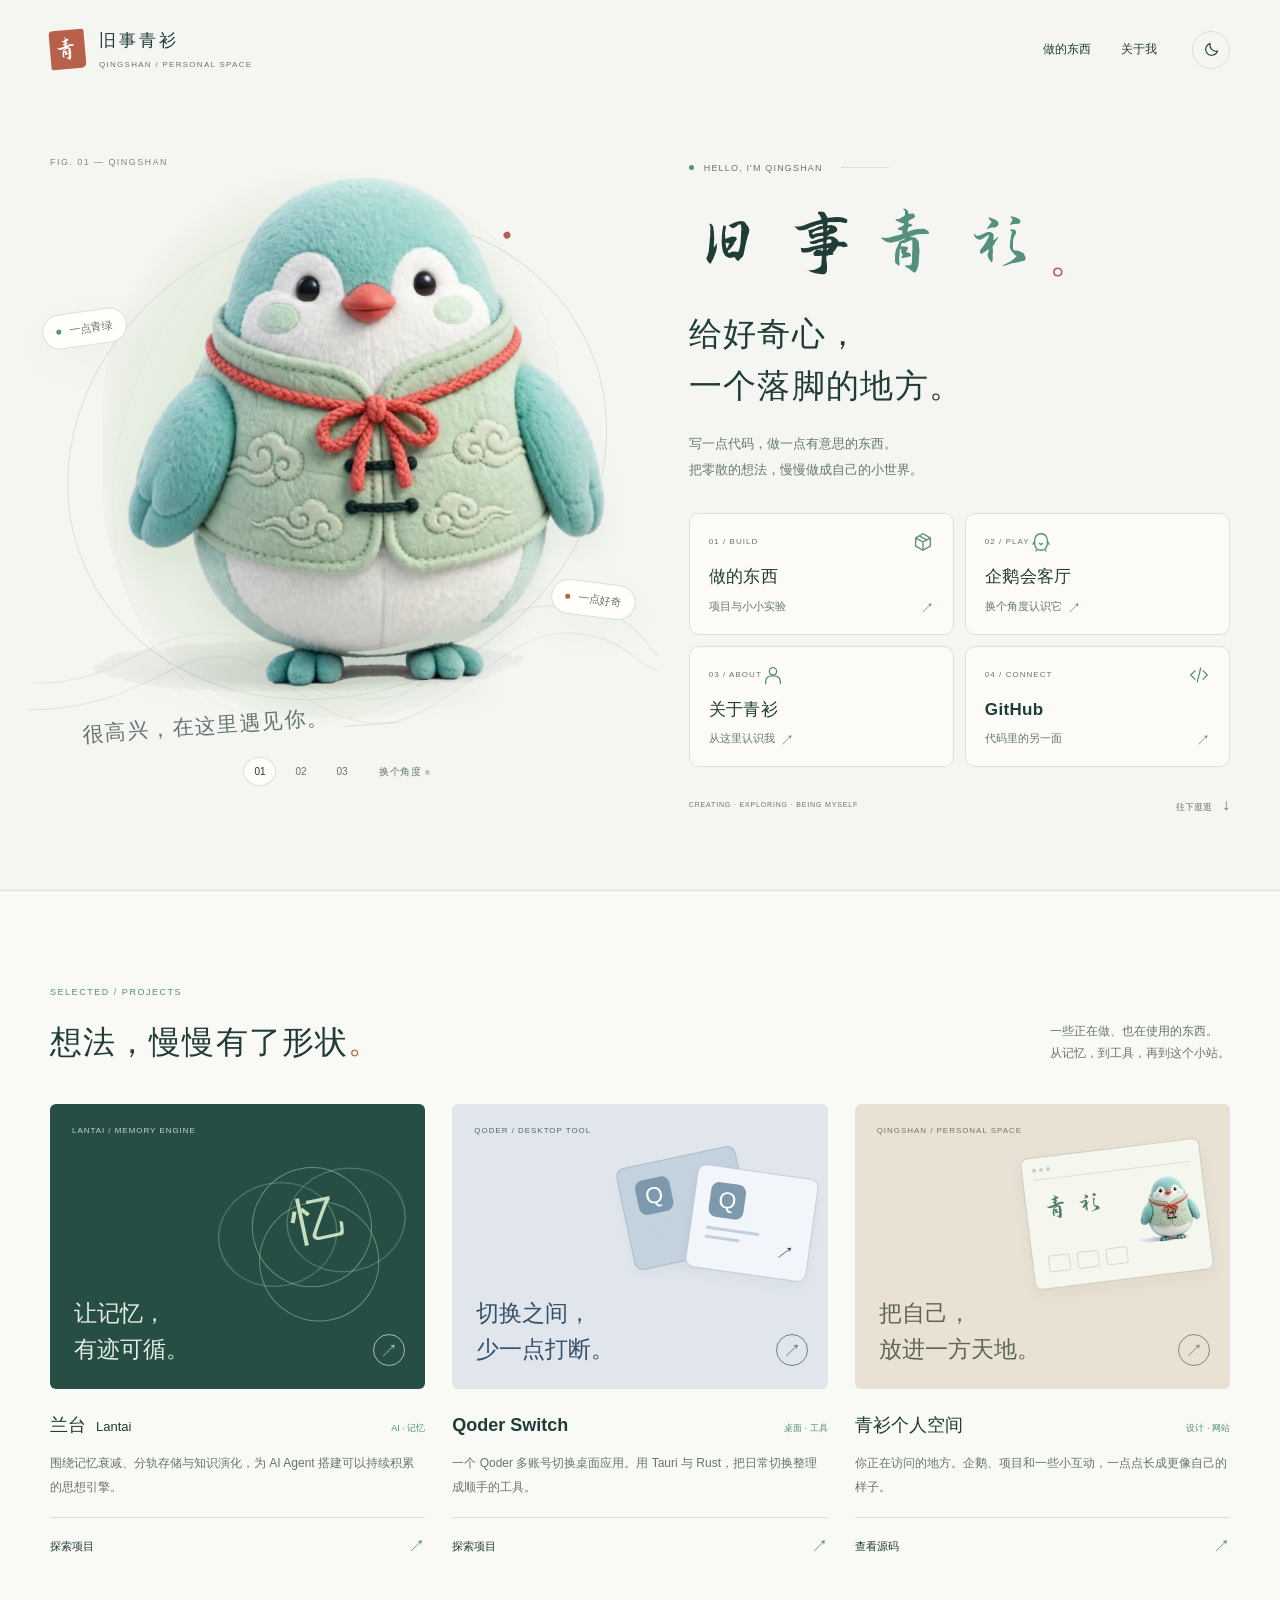
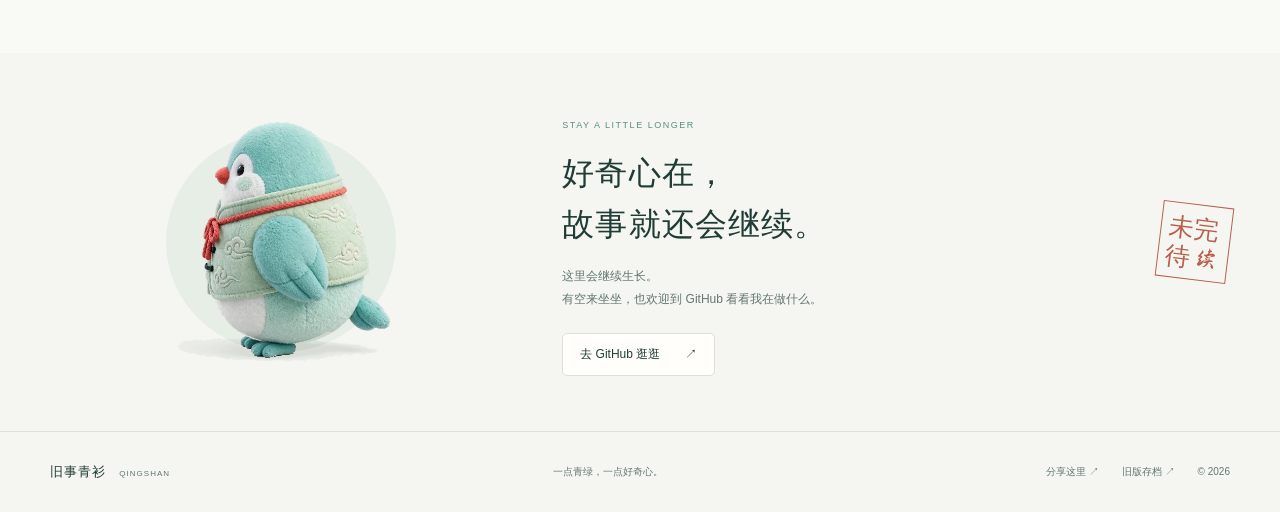
==== v2/index.html @ 0a181a07 "Add separate personal portal preview with penguin interactions and public projects" ====
<!doctype html>
<html lang="zh-CN">
<head>
  <meta charset="utf-8">
  <meta name="viewport" content="width=device-width, initial-scale=1">
  <meta name="description" content="旧事青衫的个人空间。认识青衫企鹅，看看兰台、Qoder Switch，以及一些正在成形的想法。">
  <meta name="theme-color" content="#f5f6f2">
  <meta name="referrer" content="same-origin">
  <meta name="robots" content="noindex,follow">
  <meta property="og:title" content="旧事青衫 · 给好奇心一个落脚的地方">
  <meta property="og:description" content="写一点代码，做一点有意思的东西。这里是旧事青衫的个人空间。">
  <meta property="og:image" content="https://jiushiqingshan.github.io/qingshan-notes/v2/assets/penguin-front.webp">
  <title>旧事青衫 · 个人空间</title>
  <link rel="canonical" href="https://jiushiqingshan.github.io/qingshan-notes/v2/">
  <link rel="icon" type="image/webp" href="./assets/penguin-icon.webp">
  <link rel="preload" href="./assets/qingshan.woff2" as="font" type="font/woff2" crossorigin>
  <link rel="stylesheet" href="./styles.css">
  <script src="./app.js" defer></script>
</head>
<body>
  <a class="skip-link" href="#main">跳到主要内容</a>
  <header class="site-header">
    <div class="shell header-inner">
      <a class="brand" href="#top" aria-label="旧事青衫首页"><span class="brand-mark" aria-hidden="true">青</span><span class="brand-words"><strong>旧事青衫</strong><small>QINGSHAN / PERSONAL SPACE</small></span></a>
      <div class="header-right">
        <nav aria-label="主导航"><a href="#projects">做的东西</a><button type="button" data-open-dialog="about-dialog">关于我</button></nav>
        <button class="icon-button theme-toggle" type="button" data-theme-toggle aria-label="切换为夜间模式" aria-pressed="false"><svg class="moon-icon" viewBox="0 0 24 24" fill="none" stroke="currentColor" stroke-width="1.5" aria-hidden="true"><path d="M20.5 14A8.5 8.5 0 0 1 10 3.5 8.5 8.5 0 1 0 20.5 14Z"/></svg><svg class="sun-icon" viewBox="0 0 24 24" fill="none" stroke="currentColor" stroke-width="1.5" aria-hidden="true"><circle cx="12" cy="12" r="4"/><path d="M12 2v2m0 16v2M2 12h2m16 0h2M5 5l1.5 1.5m11 11L19 19M5 19l1.5-1.5m11-11L19 5"/></svg></button>
      </div>
    </div>
  </header>

  <main id="main">
    <section class="hero shell" id="top" aria-labelledby="hero-title">
      <div class="character-stage" data-character-stage>
        <span class="stage-index">FIG. 01 — QINGSHAN</span>
        <div class="character-halo" aria-hidden="true"></div>
        <div class="orbit orbit-one" aria-hidden="true"></div><div class="orbit orbit-two" aria-hidden="true"></div>
        <div class="cloud-lines" aria-hidden="true"><svg viewBox="0 0 600 220" fill="none"><path d="M5 145C90 145 110 97 175 97s64 63 147 63 91-89 178-89 87 47 100 47M0 170c101 0 134-51 184-51s86 64 149 64 118-86 177-86 71 35 90 35"/></svg></div>
        <span class="floating-note note-mint"><span class="note-dot"></span>一点青绿</span>
        <span class="floating-note note-coral"><span class="note-dot"></span>一点好奇</span>
        <button class="mascot-hit" type="button" data-next-pose aria-label="换个角度看看青衫企鹅"><img id="hero-penguin" src="./assets/penguin-front.webp" alt="穿着祥云青衫、系着珊瑚红绳的小企鹅，正面视角" width="1456" height="1410" fetchpriority="high" decoding="async"></button>
        <div class="character-caption"><span class="handwritten">很高兴，在这里遇见你。</span><span class="caption-line"></span></div>
        <div class="pose-switch" role="group" aria-label="企鹅视角"><button type="button" data-pose="front" aria-label="正面视角" aria-pressed="true">01</button><button type="button" data-pose="side" aria-label="侧面视角" aria-pressed="false">02</button><button type="button" data-pose="back" aria-label="背面视角" aria-pressed="false">03</button><span>换个角度 ↻</span></div>
        <span class="visually-hidden" data-pose-status role="status" aria-live="polite">当前为正面视角</span>
      </div>

      <div class="hero-content">
        <div class="intro-kicker"><span class="live-dot" aria-hidden="true"></span> HELLO, I'M QINGSHAN <span class="kicker-rule"></span></div>
        <h1 id="hero-title"><span class="title-name">旧事<span>青衫</span><i aria-hidden="true">。</i></span><span class="title-message">给好奇心，<br>一个落脚的地方。</span></h1>
        <p class="hero-description">写一点代码，做一点有意思的东西。<br>把零散的想法，慢慢做成自己的小世界。</p>
        <div class="portal-grid" aria-label="个人空间入口">
          <a class="portal-card" href="#projects"><span class="portal-top"><small>01 / BUILD</small><svg viewBox="0 0 24 24" fill="none" stroke="currentColor" stroke-width="1.4" aria-hidden="true"><path d="m12 3 8 4.5v9L12 21l-8-4.5v-9L12 3Z M4 7.5l8 4.5 8-4.5M12 12v9M8 5.3l8 4.5"/></svg></span><strong>做的东西</strong><span class="portal-bottom">项目与小小实验 <b aria-hidden="true">↗</b></span></a>
          <button class="portal-card" type="button" data-open-dialog="studio-dialog"><span class="portal-top"><small>02 / PLAY</small><svg viewBox="0 0 24 24" fill="none" stroke="currentColor" stroke-width="1.4" aria-hidden="true"><path d="M5 12c0-5 2-9 7-9s7 4 7 9-2 9-7 9-7-4-7-9Z"/><path d="m3 15 2-4m16 4-2-4M9 10h.01M15 10h.01m-5 3 2 2 2-2M8 21l-2 1m10-1 2 1"/></svg></span><strong>企鹅会客厅</strong><span class="portal-bottom">换个角度认识它 <b aria-hidden="true">↗</b></span></button>
          <button class="portal-card" type="button" data-open-dialog="about-dialog"><span class="portal-top"><small>03 / ABOUT</small><svg viewBox="0 0 24 24" fill="none" stroke="currentColor" stroke-width="1.4" aria-hidden="true"><circle cx="12" cy="8" r="4"/><path d="M4 22v-3c0-4 3-6 8-6s8 2 8 6v3"/></svg></span><strong>关于青衫</strong><span class="portal-bottom">从这里认识我 <b aria-hidden="true">↗</b></span></button>
          <a class="portal-card" href="https://github.com/JIUSHIQINGSHAN" target="_blank" rel="noopener noreferrer"><span class="portal-top"><small>04 / CONNECT</small><svg viewBox="0 0 24 24" fill="none" stroke="currentColor" stroke-width="1.4" aria-hidden="true"><path d="m8 7-5 5 5 5m8-10 5 5-5 5M14 4l-4 16"/></svg></span><strong>GitHub</strong><span class="portal-bottom">代码里的另一面 <b aria-hidden="true">↗</b></span></a>
        </div>
        <div class="hero-footnote"><span>CREATING · EXPLORING · BEING MYSELF</span><a href="#projects" aria-label="向下查看项目">往下逛逛 <span aria-hidden="true">↓</span></a></div>
      </div>
    </section>

    <section class="projects-section" id="projects" aria-labelledby="projects-heading">
      <div class="shell">
        <div class="section-heading"><div><span class="eyebrow">SELECTED / PROJECTS</span><h2 id="projects-heading">想法，慢慢有了形状<span>。</span></h2></div><p>一些正在做、也在使用的东西。<br>从记忆，到工具，再到这个小站。</p></div>
        <div class="project-grid">
          <article class="project-card lantai-card"><a class="project-art art-memory" href="https://github.com/JIUSHIQINGSHAN/Lantai" target="_blank" rel="noopener noreferrer" aria-label="在 GitHub 查看兰台 Lantai"><span class="art-overline">LANTAI / MEMORY ENGINE</span><div class="memory-sculpture" aria-hidden="true"><i></i><i></i><i></i><i></i><span>忆</span></div><span class="art-caption">让记忆，<br>有迹可循。</span><span class="art-arrow" aria-hidden="true">↗</span></a><div class="project-copy"><div class="project-title"><h3>兰台 <span>Lantai</span></h3><span class="project-kind">AI · 记忆</span></div><p>围绕记忆衰减、分轨存储与知识演化，为 AI Agent 搭建可以持续积累的思想引擎。</p><a class="project-link" href="https://github.com/JIUSHIQINGSHAN/Lantai" target="_blank" rel="noopener noreferrer">探索项目 <span aria-hidden="true">↗</span></a></div></article>
          <article class="project-card switch-card"><a class="project-art art-switch" href="https://github.com/JIUSHIQINGSHAN/qoder-switch" target="_blank" rel="noopener noreferrer" aria-label="在 GitHub 查看 Qoder Switch"><span class="art-overline">QODER / DESKTOP TOOL</span><div class="switch-sculpture" aria-hidden="true"><div class="switch-profile profile-back"><span>Q</span><i></i><i></i></div><div class="switch-profile profile-front"><span>Q</span><i></i><i></i><b>↗</b></div></div><span class="art-caption">切换之间，<br>少一点打断。</span><span class="art-arrow" aria-hidden="true">↗</span></a><div class="project-copy"><div class="project-title"><h3>Qoder Switch</h3><span class="project-kind">桌面 · 工具</span></div><p>一个 Qoder 多账号切换桌面应用。用 Tauri 与 Rust，把日常切换整理成顺手的工具。</p><a class="project-link" href="https://github.com/JIUSHIQINGSHAN/qoder-switch" target="_blank" rel="noopener noreferrer">探索项目 <span aria-hidden="true">↗</span></a></div></article>
          <article class="project-card space-card"><a class="project-art art-space" href="https://github.com/JIUSHIQINGSHAN/qingshan-notes" target="_blank" rel="noopener noreferrer" aria-label="在 GitHub 查看个人空间源码"><span class="art-overline">QINGSHAN / PERSONAL SPACE</span><div class="space-sculpture" aria-hidden="true"><div class="mini-browser"><div class="mini-bar"><i></i><i></i><i></i></div><span>青衫</span><img src="./assets/penguin-small.webp" alt="" width="128" height="128" loading="lazy" decoding="async"><div class="mini-blocks"><i></i><i></i><i></i></div></div></div><span class="art-caption">把自己，<br>放进一方天地。</span><span class="art-arrow" aria-hidden="true">↗</span></a><div class="project-copy"><div class="project-title"><h3>青衫个人空间</h3><span class="project-kind">设计 · 网站</span></div><p>你正在访问的地方。企鹅、项目和一些小互动，一点点长成更像自己的样子。</p><a class="project-link" href="https://github.com/JIUSHIQINGSHAN/qingshan-notes" target="_blank" rel="noopener noreferrer">查看源码 <span aria-hidden="true">↗</span></a></div></article>
        </div>
      </div>
    </section>

    <section class="hello-section shell" aria-labelledby="hello-heading"><div class="hello-character"><img src="./assets/penguin-side.webp" alt="侧身看向你的青衫企鹅" width="512" height="512" loading="lazy" decoding="async"></div><div class="hello-copy"><span class="eyebrow">STAY A LITTLE LONGER</span><h2 id="hello-heading">好奇心在，<br>故事就还会继续。</h2><p>这里会继续生长。<br>有空来坐坐，也欢迎到 GitHub 看看我在做什么。</p><a class="quiet-button" href="https://github.com/JIUSHIQINGSHAN" target="_blank" rel="noopener noreferrer">去 GitHub 逛逛 <span aria-hidden="true">↗</span></a></div><span class="hello-stamp" aria-hidden="true">未完<br>待续</span></section>
  </main>

  <footer class="site-footer"><div class="shell footer-inner"><a class="footer-brand" href="#top">旧事青衫<span>QINGSHAN</span></a><p>一点青绿，一点好奇心。</p><div class="footer-links"><button type="button" data-copy-link>分享这里 ↗</button><a href="/qingshan-notes/">旧版存档 ↗</a><span>© 2026</span></div></div></footer>

  <dialog id="about-dialog" class="dialog about-dialog" aria-labelledby="about-heading"><div class="dialog-inner"><button class="dialog-close icon-button" type="button" data-close-dialog aria-label="关闭关于我">×</button><div class="about-avatar"><img src="./assets/penguin-small.webp" alt="" width="128" height="128"></div><span class="eyebrow">HELLO AGAIN</span><h2 id="about-heading">我是旧事青衫。</h2><p class="dialog-lead">喜欢把想法，做成能用的小东西。</p><p>这个空间收着我的公开项目，也收着一点个人趣味。兰台关心 AI 的记忆，Qoder Switch 关心工具的顺手程度；至于这只企鹅，负责让这里有点温度。</p><div class="about-tags"><span>AI 与记忆</span><span>工具与实践</span><span>设计与表达</span></div><div class="about-links"><a href="https://github.com/JIUSHIQINGSHAN" target="_blank" rel="noopener noreferrer">GitHub ↗</a><a href="#projects" data-close-on-link>看看我的项目 ↓</a></div></div></dialog>

  <dialog id="studio-dialog" class="dialog studio-dialog" aria-labelledby="studio-heading"><div class="dialog-inner"><button class="dialog-close icon-button" type="button" data-close-dialog aria-label="关闭企鹅会客厅">×</button><div class="studio-title"><span class="eyebrow">MEET THE LITTLE HOST</span><h2 id="studio-heading">青衫企鹅的另一面。</h2><p>祥云马甲、珊瑚红系绳，还有一点藏不住的好奇心。</p></div><div class="studio-stage"><span class="studio-orbit" aria-hidden="true"></span><img id="studio-penguin" src="./assets/penguin-front.webp" alt="青衫企鹅，正面视角" width="512" height="512" decoding="async"></div><div class="studio-controls" role="group" aria-label="会客厅企鹅视角"><button type="button" data-studio-pose="front" aria-pressed="true">正面</button><button type="button" data-studio-pose="side" aria-pressed="false">侧面</button><button type="button" data-studio-pose="back" aria-pressed="false">背面</button></div><p class="studio-note" data-studio-status role="status" aria-live="polite">正面 · 很高兴遇见你。</p></div></dialog>

  <div class="toast" role="status" aria-live="polite" data-toast></div>
  <dialog id="share-dialog" class="dialog share-dialog" aria-labelledby="share-heading"><div class="dialog-inner"><button type="button" class="dialog-close icon-button" data-close-dialog aria-label="关闭分享窗口">×</button><span class="eyebrow">SHARE THIS SPACE</span><h2 id="share-heading">把这个小站带给朋友。</h2><label for="share-url">网站地址</label><input id="share-url" type="url" readonly value="https://jiushiqingshan.github.io/qingshan-notes/v2/"><p>选中地址后即可复制。</p></div></dialog>
</body>
</html>
---- v2/styles.css ----
@font-face {
  font-family: 'Qingshan';
  src: url('./assets/qingshan.woff2') format('woff2');
  font-display: swap;
}
:root {
  --paper: #f5f6f2;
  --surface: #fffefa;
  --ink: #203c36;
  --muted: #647670;
  --faint: #7a8980;
  --line: #d9e1d8;
  --mint: #558f7e;
  --mint-soft: #e6eee5;
  --coral: #b9604d;
  --shadow: 0 14px 40px #1f49300a;
  color-scheme: light;
  font-family: -apple-system, BlinkMacSystemFont, 'Segoe UI', 'Microsoft YaHei', sans-serif;
  font-synthesis: none;
}
:root[data-theme='dark'] {
  --paper: #14231f;
  --surface: #1c3029;
  --ink: #e2ebe2;
  --muted: #afc1b5;
  --faint: #9cae9e;
  --line: #354b3f;
  --mint: #9ec9b3;
  --mint-soft: #253f33;
  --coral: #e9a18d;
  --shadow: 0 14px 40px #00000014;
  color-scheme: dark;
}
* { box-sizing: border-box; }
html { scroll-behavior: smooth; scroll-padding-top: 28px; }
body { margin: 0; background: var(--paper); color: var(--ink); font-size: 15px; line-height: 1.8; }
button, input { font: inherit; }
button, a { -webkit-tap-highlight-color: transparent; }
button { color: inherit; cursor: pointer; }
a { color: inherit; text-decoration: none; }
button:focus-visible, a:focus-visible, input:focus-visible { outline: 2px solid var(--coral); outline-offset: 5px; }
button { touch-action: manipulation; }
img { max-width: 100%; height: auto; }
svg { display: block; }
::selection { background: #c6dcca; color: #203c36; }
.shell { width: min(1240px, calc(100% - 100px)); margin-inline: auto; }
.visually-hidden { position: absolute; width: 1px; height: 1px; margin: -1px; overflow: hidden; clip: rect(0,0,0,0); white-space: nowrap; }
.skip-link { position: fixed; z-index: 100; top: -100px; left: 20px; padding: 12px 20px; background: var(--surface); }
.skip-link:focus { top: 15px; }
.site-header { padding: 28px 0; }
.header-inner { display: flex; justify-content: space-between; align-items: center; gap: 30px; }
.brand { display: inline-flex; align-items: center; gap: 14px; }
.brand-mark { display: grid; place-items: center; width: 35px; height: 39px; border-radius: 4px 2px 5px 2px; background: var(--coral); color: var(--surface); font: 26px/1 Qingshan, serif; transform: rotate(-5deg); }
.brand-words strong { display: block; font-size: 17px; letter-spacing: .17em; font-weight: 650; line-height: 1.5; }
.brand-words small { display: block; font-size: 8px; letter-spacing: .16em; color: var(--muted); margin-top: 4px; }
.header-right { display: flex; align-items: center; gap: 35px; }
nav { display: flex; gap: 30px; align-items: center; font-size: 12px; }
nav a, nav button { padding: 7px 0; border: 0; background: none; position: relative; }
nav a::after, nav button::after { content: ''; position: absolute; bottom: 0; left: 0; width: 0; height: 1px; background: var(--coral); transition: width .22s; }
nav a:hover::after, nav button:hover::after { width: 100%; }
.icon-button { display: grid; place-items: center; border: 1px solid var(--line); border-radius: 50%; background: transparent; width: 38px; height: 38px; }
.theme-toggle svg { width: 17px; height: 17px; }
.theme-toggle .sun-icon { display: none; }
[data-theme='dark'] .theme-toggle .sun-icon { display: block; }
[data-theme='dark'] .theme-toggle .moon-icon { display: none; }
.hero { display: grid; grid-template-columns: 1.06fr 1fr; gap: 65px; align-items: center; min-height: min(790px, calc(100svh - 100px)); padding: 30px 0 65px; }
.character-stage { position: relative; min-height: 610px; align-self: stretch; display: flex; flex-direction: column; justify-content: center; isolation: isolate; }
.stage-index { position: absolute; top: 24px; left: 0; font-size: 9px; letter-spacing: .16em; color: var(--faint); }
.character-halo { position: absolute; z-index: -3; width: 470px; height: 550px; max-width: 100%; top: 45%; left: 50%; transform: translate(-50%, -50%); background: radial-gradient(ellipse at 48% 52%, #d5e8dd 0%, #e3ecdd 43%, #e9eee4 60%, transparent 72%); border-radius: 45% 51% 46% 43%; }
[data-theme='dark'] .character-halo { background: radial-gradient(ellipse at 48% 52%, #476b56 0%, #2d4b3b 43%, #1e362b 60%, transparent 72%); }
.orbit { position: absolute; z-index: -2; left: 50%; top: 47%; border: 1px solid var(--line); border-radius: 50%; pointer-events: none; }
.orbit-one { width: 96%; height: 68%; transform: translate(-50%, -50%) rotate(-23deg); }
.orbit-two { width: 75%; height: 79%; transform: translate(-50%, -50%) rotate(22deg); border-style: dashed; opacity: .7; }
.orbit-one::after { content: ''; position: absolute; width: 7px; height: 7px; border-radius: 50%; background: var(--coral); top: 20%; right: 5%; box-shadow: 0 0 0 7px var(--paper); }
.cloud-lines { position: absolute; bottom: 9%; left: -22px; width: 110%; z-index: -1; opacity: .65; }
.cloud-lines svg { width: 100%; stroke: var(--line); stroke-width: 1.1; }
.mascot-hit { width: 100%; padding: 0; background: none; border: none; border-radius: 45%; position: relative; margin-top: -12px; }
.mascot-hit img { display: block; width: 100%; aspect-ratio: 1.03; object-fit: contain; filter: drop-shadow(0 20px 13px #2449320c); transform: translateY(var(--pose-y, 0)) rotate(var(--pose-r, -2deg)); transition: transform .45s ease, opacity .14s; }
.mascot-hit:hover img { --pose-y: -7px; --pose-r: 0deg; }
.mascot-hit:active img { transform: scale(.98); }
.mascot-hit img.changing { opacity: .25; }
.floating-note { position: absolute; z-index: 2; display: flex; gap: 8px; align-items: center; padding: 8px 13px; border: 1px solid var(--line); border-radius: 40px; font-size: 11px; line-height: 1.5; background: var(--surface); color: var(--muted); box-shadow: var(--shadow); pointer-events: none; }
.note-mint { left: -8px; top: 26%; transform: rotate(-8deg); }
.note-coral { right: -12px; bottom: 30%; transform: rotate(7deg); }
.note-dot { width: 5px; height: 5px; border-radius: 50%; background: var(--mint); }
.note-coral .note-dot { background: var(--coral); }
.character-caption { display: flex; align-items: center; gap: 15px; margin: -4px 0 18px 32px; position: relative; }
.handwritten { font: 21px/1.4 Qingshan, 'KaiTi', serif; letter-spacing: .07em; color: var(--muted); transform: rotate(-4deg); }
.caption-line { width: 55px; height: 1px; background: var(--line); transform: rotate(-4deg); }
.pose-switch { display: flex; align-items: center; justify-content: center; gap: 8px; }
.pose-switch button { width: 33px; height: 29px; border: 1px solid transparent; border-radius: 50%; background: none; font-size: 10px; color: var(--muted); transition: color .2s, background .2s; }
.pose-switch button[aria-pressed='true'] { color: var(--ink); border-color: var(--line); background: var(--surface); }
.pose-switch span { font-size: 10px; color: var(--muted); margin-left: 13px; letter-spacing: .05em; }
.hero-content { padding: 25px 0 0; }
.intro-kicker { display: flex; align-items: center; gap: 10px; font-size: 9px; color: var(--muted); letter-spacing: .13em; }
.live-dot { width: 5px; height: 5px; background: var(--mint); border-radius: 50%; }
.kicker-rule { width: 48px; height: 1px; margin-left: 8px; background: var(--line); }
h1 { margin: 27px 0 20px; font-weight: 500; }
.title-name { display: block; font: clamp(60px, 5.7vw, 82px)/1.1 Qingshan, 'KaiTi', serif; letter-spacing: .04em; margin-left: -4px; margin-bottom: 25px; }
.title-name>span { color: var(--mint); }
.title-name i { font-size: 42px; font-style: normal; color: var(--coral); margin-left: 1px; }
.title-message { font-family: 'Songti SC', 'Noto Serif CJK SC', 'SimSun', serif; display: block; font-size: clamp(28px, 2.6vw, 37px); line-height: 1.55; letter-spacing: .04em; }
.hero-description { font-size: 13px; line-height: 2; color: var(--muted); margin: 0 0 30px; }
.portal-grid { display: grid; grid-template-columns: 1fr 1fr; gap: 11px; }
.portal-card { text-align: left; width: 100%; min-width: 0; display: flex; flex-direction: column; border: 1px solid var(--line); border-radius: 10px; padding: 17px 19px 15px; background: color-mix(in srgb, var(--surface) 72%, transparent); transition: transform .2s, border-color .2s, box-shadow .2s; }
.portal-card:hover { transform: translateY(-3px); border-color: var(--mint); box-shadow: var(--shadow); }
.portal-top { display: flex; align-items: center; justify-content: space-between; margin-bottom: 9px; color: var(--mint); }
.portal-top small { font-size: 8px; letter-spacing: .13em; color: var(--muted); }
.portal-top svg { width: 22px; height: 22px; }
.portal-card strong { font-weight: 600; font-size: 17px; letter-spacing: .02em; }
.portal-bottom { display: flex; justify-content: space-between; gap: 5px; color: var(--muted); font-size: 11px; line-height: 1.5; margin-top: 5px; }
.portal-bottom b { color: var(--mint); font-size: 14px; font-weight: 400; }
.hero-footnote { margin-top: 24px; display: flex; align-items: center; justify-content: space-between; gap: 15px; color: var(--muted); font-size: 9px; }
.hero-footnote>span { font-size: 7px; letter-spacing: .12em; }
.hero-footnote a { white-space: nowrap; }
.hero-footnote a span { margin-left: 7px; font-size: 16px; }
.projects-section { padding: 85px 0 90px; border-top: 1px solid var(--line); background: color-mix(in srgb, var(--surface) 40%, var(--paper)); }
.section-heading { display: flex; justify-content: space-between; align-items: flex-end; margin-bottom: 35px; gap: 30px; }
.eyebrow { font-size: 9px; color: var(--mint); letter-spacing: .17em; }
.section-heading h2, .hello-copy h2 { font-family: 'Songti SC', 'SimSun', serif; font-size: 32px; font-weight: 500; letter-spacing: .035em; line-height: 1.7; margin: 12px 0 0; }
.section-heading h2>span { color: var(--coral); }
.section-heading>p { font-size: 12px; line-height: 1.9; color: var(--muted); margin: 0 0 4px; }
.project-grid { display: grid; grid-template-columns: repeat(3, 1fr); gap: 27px; }
.project-card { min-width: 0; }
.project-art { position: relative; height: 285px; border-radius: 6px; overflow: hidden; display: block; }
.art-memory { background: #264e45; color: #e3ece2; }
.art-switch { background: #e1e6ed; color: #35506b; }
.art-space { background: #e9e1d4; color: #5e6652; }
.art-overline { position: absolute; left: 22px; top: 20px; font-size: 8px; letter-spacing: .12em; z-index: 2; opacity: .85; }
.art-caption { position: absolute; left: 24px; bottom: 22px; z-index: 2; font-family: 'Songti SC', 'SimSun', serif; font-size: 23px; line-height: 1.55; }
.art-arrow { display: grid; place-items: center; position: absolute; right: 20px; bottom: 23px; width: 32px; height: 32px; border: 1px solid currentColor; border-radius: 50%; font-size: 18px; opacity: .7; transition: transform .25s; }
.project-art:hover .art-arrow { transform: rotate(45deg); }
.memory-sculpture { position: absolute; top: 43px; right: 6px; width: 210px; height: 180px; transform: rotate(-12deg); transition: transform .5s; }
.memory-sculpture i { position: absolute; width: 120px; height: 120px; border: 1px solid #b6d4b777; border-radius: 50%; left: 45px; top: 20px; }
.memory-sculpture i:nth-child(2) { transform: translateX(-35px) rotateX(30deg); }
.memory-sculpture i:nth-child(3) { transform: translateX(35px) rotateX(30deg); }
.memory-sculpture i:nth-child(4) { transform: translateY(35px); }
.memory-sculpture span { position: absolute; top: 44px; left: 87px; font: 51px/1 Qingshan, 'KaiTi', serif; color: #c6ddbe; }
.project-art:hover .memory-sculpture { transform: rotate(0); }
.switch-sculpture { position: absolute; top: 44px; right: 10px; width: 200px; height: 150px; }
.switch-profile { position: absolute; width: 122px; height: 104px; border-radius: 9px; border: 1px solid #879aad66; background: #f2f5f9; box-shadow: 0 6px 12px #193b4b0a; padding: 15px; }
.profile-back { left: 6px; top: 8px; transform: rotate(-12deg); background: #c3d2dd; }
.profile-front { right: 5px; top: 23px; transform: rotate(8deg); transition: transform .4s; }
.switch-profile>span { font-size: 23px; display: grid; place-items: center; width: 35px; height: 35px; line-height: 1; border-radius: 8px; background: #7d99ad; color: white; }
.switch-profile i { display: block; width: 54px; height: 3px; background: #c2d1dd; margin-top: 10px; border-radius: 2px; }
.switch-profile i+i { width: 35px; margin-top: 6px; }
.switch-profile b { position: absolute; bottom: 10px; right: 14px; font-size: 18px; font-weight: 400; }
.project-art:hover .profile-front { transform: translateX(8px) rotate(3deg); }
.space-sculpture { position: absolute; right: 18px; top: 44px; width: 185px; height: 145px; }
.mini-browser { position: relative; width: 180px; height: 132px; padding: 10px; background: #f5f7ef; border: 1px solid #8c9d8066; border-radius: 7px; transform: rotate(-7deg); box-shadow: 0 7px 14px #6e705e12; transition: transform .4s; }
.mini-bar { display: flex; gap: 3px; border-bottom: 1px solid #dae2d4; padding-bottom: 7px; }
.mini-bar i { background: #c6d3c0; width: 4px; height: 4px; border-radius: 50%; }
.mini-browser>span { position: absolute; left: 15px; top: 37px; font: 27px/1.1 Qingshan, serif; color: #4c7e6c; }
.mini-browser>img { width: 72px; height: 72px; object-fit: contain; position: absolute; right: 4px; top: 30px; }
.mini-blocks { position: absolute; bottom: 15px; left: 15px; display: flex; gap: 7px; }
.mini-blocks i { display: block; height: 17px; width: 22px; border: 1px solid #d2ddc8; border-radius: 3px; }
.project-art:hover .mini-browser { transform: translateY(-4px) rotate(-3deg); }
.project-copy { padding: 23px 0 0; }
.project-title { display: flex; align-items: baseline; justify-content: space-between; gap: 10px; }
.project-title h3 { font-size: 18px; font-weight: 600; line-height: 1.5; margin: 0; }
.project-title h3>span { font-size: 13px; font-weight: 400; margin-left: 5px; }
.project-kind { font-size: 9px; color: var(--mint); white-space: nowrap; }
.project-copy>p { font-size: 12px; line-height: 1.95; color: var(--muted); margin: 13px 0 18px; }
.project-link { display: flex; align-items: center; justify-content: space-between; padding-top: 14px; border-top: 1px solid var(--line); font-size: 11px; color: var(--ink); }
.project-link>span { color: var(--mint); font-size: 17px; transition: transform .2s; }
.project-link:hover>span { transform: translate(3px,-3px); }
.hello-section { display: grid; grid-template-columns: .9fr 1.3fr; position: relative; align-items: center; padding-top: 56px; padding-bottom: 55px; gap: 50px; }
.hello-character { justify-self: center; position: relative; width: 270px; height: 260px; }
.hello-character::before { content: ''; position: absolute; inset: 20px; border-radius: 50%; background: var(--mint-soft); }
.hello-character img { width: 100%; height: 100%; object-fit: contain; position: relative; }
.hello-copy h2 { margin-top: 12px; font-size: 32px; line-height: 1.6; }
.hello-copy p { color: var(--muted); font-size: 12px; line-height: 1.9; margin: 15px 0 22px; }
.quiet-button { display: inline-flex; align-items: center; gap: 25px; border: 1px solid var(--line); border-radius: 5px; font-size: 12px; padding: 10px 17px; background: var(--surface); }
.quiet-button:hover { border-color: var(--mint); }
.hello-stamp { font-family: Qingshan, 'KaiTi', serif; font-size: 25px; line-height: 1.2; padding: 7px; border: 1px solid var(--coral); color: var(--coral); position: absolute; right: 0; top: 50%; transform: translateY(-50%) rotate(7deg); }
.site-footer { border-top: 1px solid var(--line); padding: 28px 0; }
.footer-inner { display: flex; align-items: center; justify-content: space-between; gap: 22px; font-size: 10px; color: var(--muted); }
.footer-brand { font-weight: 500; font-size: 13px; color: var(--ink); letter-spacing: .08em; }
.footer-brand>span { font-size: 8px; margin-left: 13px; color: var(--muted); }
.footer-inner p { margin: 0; }
.footer-links { display: flex; gap: 23px; align-items: center; }
.footer-links button { border: 0; padding: 0; background: none; font-size: inherit; color: inherit; }
.footer-links a:hover, .footer-links button:hover { color: var(--coral); }
.dialog { width: min(560px, calc(100% - 36px)); max-height: calc(100svh - 40px); background: var(--surface); color: var(--ink); border: 1px solid var(--line); border-radius: 16px; padding: 0; overflow-y: auto; box-shadow: 0 28px 100px #102b2333; }
.dialog::backdrop { background: #10282099; backdrop-filter: blur(7px); }
.dialog-inner { padding: 42px; position: relative; }
.dialog-close { position: absolute; top: 15px; right: 15px; font-size: 22px; width: 32px; height: 32px; z-index: 3; }
.dialog h2 { font-family: 'Songti SC', 'SimSun', serif; font-size: 29px; font-weight: 500; line-height: 1.6; margin: 12px 0 17px; }
.about-avatar { width: 82px; height: 82px; background: var(--mint-soft); border-radius: 50%; margin-bottom: 25px; display: grid; place-items: center; }
.about-avatar img { width: 76px; height: 76px; object-fit: contain; }
.about-dialog p { font-size: 13px; line-height: 2; color: var(--muted); }
.about-dialog .dialog-lead { font-size: 16px; color: var(--ink); }
.about-tags { display: flex; flex-wrap: wrap; gap: 9px; margin: 22px 0 30px; }
.about-tags span { font-size: 10px; padding: 5px 10px; background: var(--mint-soft); border-radius: 3px; color: var(--mint); }
.about-links { display: flex; justify-content: space-between; padding-top: 20px; border-top: 1px solid var(--line); font-size: 12px; }
.studio-dialog { width: min(660px, calc(100% - 36px)); }
.studio-title { text-align: center; }
.studio-title h2 { margin-bottom: 10px; }
.studio-title p { font-size: 12px; color: var(--muted); margin: 0; }
.studio-stage { position: relative; height: min(41vh, 330px); margin: 25px auto 15px; display: grid; place-items: center; }
.studio-orbit { position: absolute; width: 280px; height: 280px; max-width: 85%; max-height: 92%; border-radius: 50%; border: 1px solid var(--line); background: radial-gradient(ellipse, var(--mint-soft), transparent 72%); }
.studio-stage img { position: absolute; inset: 0; display: block; height: 100%; width: 100%; min-height: 0; object-fit: contain; pointer-events: none; }
.studio-controls { display: flex; justify-content: center; gap: 8px; }
.studio-controls button { border: 1px solid var(--line); background: transparent; border-radius: 5px; font-size: 12px; padding: 7px 19px; }
.studio-controls button[aria-pressed='true'] { background: var(--ink); color: var(--paper); border-color: var(--ink); }
.studio-note { text-align: center; color: var(--muted); font-size: 11px; margin: 17px 0 0; }
.share-dialog label { display: block; font-size: 12px; color: var(--muted); }
.share-dialog input { display: block; background: var(--paper); color: var(--ink); width: 100%; font-size: 12px; padding: 12px; border: 1px solid var(--line); border-radius: 4px; margin-top: 10px; }
.share-dialog p { font-size: 11px; color: var(--muted); }
.toast { position: fixed; bottom: 25px; left: 50%; z-index: 50; transform: translate(-50%, 12px); opacity: 0; visibility: hidden; pointer-events: none; background: var(--ink); color: var(--paper); padding: 11px 19px; border-radius: 6px; font-size: 12px; box-shadow: var(--shadow); transition: opacity .2s, transform .2s; max-width: calc(100% - 40px); text-align: center; }
.toast.visible { opacity: 1; visibility: visible; transform: translate(-50%,0); }
@media (min-width: 1600px) { .hero { min-height: 800px; } }
@media (max-width: 1100px) {
  .shell { width: calc(100% - 72px); }
  .hero { gap: 35px; padding-bottom: 45px; min-height: 730px; }
  .character-stage { min-height: 560px; }
  .title-name { font-size: 68px; }
  .title-message { font-size: 29px; }
  .portal-card { padding: 14px 15px; }
  .note-coral { right: -8px; }
  .note-mint { left: -8px; }
  .hero-footnote>span { font-size: 6px; }
  .project-grid { gap: 20px; }
  .project-art { height: 255px; }
  .project-title { flex-direction: column; gap: 3px; }
  .art-caption { font-size: 21px; }
  .memory-sculpture { right: -26px; }
  .switch-sculpture { right: -15px; }
  .space-sculpture { right: 5px; }
  .section-heading h2 { font-size: 29px; }
}
@media (max-width: 800px) {
  .shell { width: calc(100% - 48px); }
  .hero { grid-template-columns: .95fr 1fr; gap: 25px; min-height: 650px; }
  .character-stage { min-height: 490px; }
  .character-halo { height: 390px; }
  .title-name { font-size: 56px; }
  .title-message { font-size: 25px; }
  .hero-description { font-size: 12px; }
  .portal-card { padding: 12px; }
  .portal-card strong { font-size: 15px; }
  .portal-bottom { font-size: 9px; }
  .portal-top small { font-size: 7px; }
  .portal-top svg { width: 19px; height: 19px; }
  .floating-note { padding: 6px 10px; font-size: 9px; }
  .handwritten { font-size: 16px; }
  .character-caption { margin-left: 8px; }
  .caption-line { width: 30px; }
  .project-grid { grid-template-columns: 1fr; gap: 34px; }
  .project-card { display: grid; grid-template-columns: 1fr 1fr; gap: 28px; align-items: center; }
  .project-art { height: 250px; }
  .project-copy { padding: 0; }
  .project-title { flex-direction: row; flex-wrap: wrap; gap: 8px; }
  .memory-sculpture { right: 0; }
  .switch-sculpture { right: 0; }
  .space-sculpture { right: 20px; }
  .section-heading { align-items: flex-start; }
  .section-heading>p { max-width: 160px; font-size: 11px; }
  .hello-section { gap: 25px; }
  .hello-stamp { display: none; }
  .hello-character { width: 225px; height: 225px; }
  .hello-copy h2 { font-size: 28px; }
  .footer-inner p { display: none; }
}
@media (max-width: 600px) {
  .shell { width: calc(100% - 40px); }
  .site-header { padding: 22px 0 15px; }
  .brand { gap: 9px; }
  .brand-mark { width: 29px; height: 33px; font-size: 23px; }
  .brand-words strong { font-size: 15px; }
  .brand-words small { font-size: 6px; letter-spacing: .13em; margin-top: 2px; }
  .header-right { gap: 16px; }
  nav { font-size: 10px; gap: 15px; }
  .icon-button { width: 31px; height: 31px; }
  .theme-toggle svg { width: 15px; height: 15px; }
  .hero { display: flex; flex-direction: column; gap: 0; padding: 16px 0 35px; min-height: auto; }
  .character-stage { width: 100%; min-height: auto; height: 354px; align-self: center; }
  .stage-index { top: 5px; left: 0; font-size: 7px; }
  .character-halo { width: 300px; height: 310px; top: 46%; }
  .orbit-one { width: 86%; height: 69%; top: 43%; }
  .orbit-two { width: 66%; height: 80%; top: 43%; }
  .mascot-hit { width: 285px; height: 278px; align-self: center; margin-top: -2px; }
  .mascot-hit img { width: 100%; height: 100%; }
  .floating-note { font-size: 9px; padding: 6px 10px; }
  .note-mint { left: -4px; top: 30%; }
  .note-coral { right: -3px; bottom: 37%; }
  .character-caption { margin: 0 0 12px; justify-content: center; gap: 12px; }
  .handwritten { font-size: 16px; }
  .caption-line { width: 28px; }
  .pose-switch { gap: 5px; }
  .pose-switch button { width: 30px; height: 26px; font-size: 9px; }
  .pose-switch span { margin-left: 8px; font-size: 9px; }
  .cloud-lines { bottom: 10%; }
  .hero-content { width: 100%; padding-top: 25px; }
  .intro-kicker { font-size: 8px; justify-content: center; }
  .kicker-rule { width: 30px; }
  h1 { margin: 21px 0 16px; text-align: center; }
  .title-name { font-size: 59px; margin-bottom: 18px; }
  .title-name i { font-size: 30px; }
  .title-message { font-size: 28px; line-height: 1.5; }
  .title-message br { display: initial; }
  .hero-description { font-size: 12px; margin-bottom: 22px; text-align: center; }
  .portal-grid { gap: 9px; }
  .portal-card { padding: 14px 16px 13px; border-radius: 8px; }
  .portal-card strong { font-size: 16px; }
  .portal-top { margin-bottom: 7px; }
  .portal-top small { font-size: 7px; }
  .portal-top svg { width: 21px; height: 21px; }
  .portal-bottom { font-size: 10px; }
  .hero-footnote { margin-top: 20px; font-size: 9px; }
  .hero-footnote>span { font-size: 6px; letter-spacing: .08em; }
  .projects-section { padding: 42px 0 48px; }
  .section-heading { flex-direction: column; gap: 13px; margin-bottom: 25px; }
  .eyebrow { font-size: 8px; }
  .section-heading h2 { font-size: 25px; margin-top: 10px; line-height: 1.6; }
  .section-heading>p { max-width: none; font-size: 11px; margin: 0; }
  .section-heading>p br { display: none; }
  .project-grid { gap: 32px; }
  .project-card { display: block; }
  .project-art { height: 260px; }
  .project-copy { padding-top: 19px; }
  .project-title { flex-direction: row; align-items: baseline; justify-content: space-between; }
  .project-title h3 { font-size: 18px; }
  .project-kind { font-size: 9px; }
  .project-copy>p { font-size: 12px; margin: 11px 0 16px; }
  .memory-sculpture { right: 9px; top: 36px; }
  .switch-sculpture { right: 13px; top: 35px; }
  .space-sculpture { right: 28px; top: 36px; }
  .art-overline { font-size: 8px; }
  .art-caption { font-size: 24px; }
  .hello-section { padding: 35px 0 39px; grid-template-columns: 100px 1fr; gap: 18px; }
  .hello-character { width: 120px; height: 140px; margin-left: -18px; }
  .hello-character::before { inset: 25px 10px; }
  .hello-copy h2 { font-size: 23px; margin-top: 8px; line-height: 1.6; }
  .hello-copy .eyebrow { font-size: 6px; letter-spacing: .14em; }
  .hello-copy p { font-size: 11px; margin: 11px 0 16px; }
  .quiet-button { font-size: 11px; padding: 9px 13px; gap: 20px; }
  .site-footer { padding: 23px 0; }
  .footer-inner { flex-direction: column; align-items: flex-start; gap: 14px; }
  .footer-links { width: 100%; justify-content: space-between; gap: 15px; font-size: 10px; }
  .dialog { width: calc(100% - 28px); max-height: calc(100svh - 28px); }
  .dialog-inner { padding: 32px 25px; }
  .dialog h2 { font-size: 25px; margin-top: 10px; }
  .dialog-close { width: 31px; height: 31px; top: 12px; right: 12px; }
  .studio-title { padding-top: 10px; }
  .studio-title h2 { font-size: 24px; }
  .studio-title p { font-size: 11px; }
  .studio-stage { height: min(37vh, 290px); }
  .studio-controls button { padding: 7px 18px; }
}
@media (max-width: 360px) {
  .shell { width: calc(100% - 28px); }
  .header-right { gap: 10px; }
  nav { gap: 10px; }
  .brand-words small { font-size: 5px; }
  .brand-words strong { font-size: 14px; }
  .title-message { font-size: 25px; }
  .portal-card { padding: 12px; }
  .hero-footnote>span { letter-spacing: 0; }
  .orbit-one { width: 79%; height: 62%; }
  .cloud-lines { left: 0; width: 100%; }
  .hello-character { margin-left: -5px; width: 105px; }
}
@media (prefers-reduced-motion: reduce) {
  html { scroll-behavior: auto; }
  *, *::before, *::after { animation: none !important; transition: none !important; }
  .mascot-hit:hover img, .mascot-hit:active img { transform: none; }
}
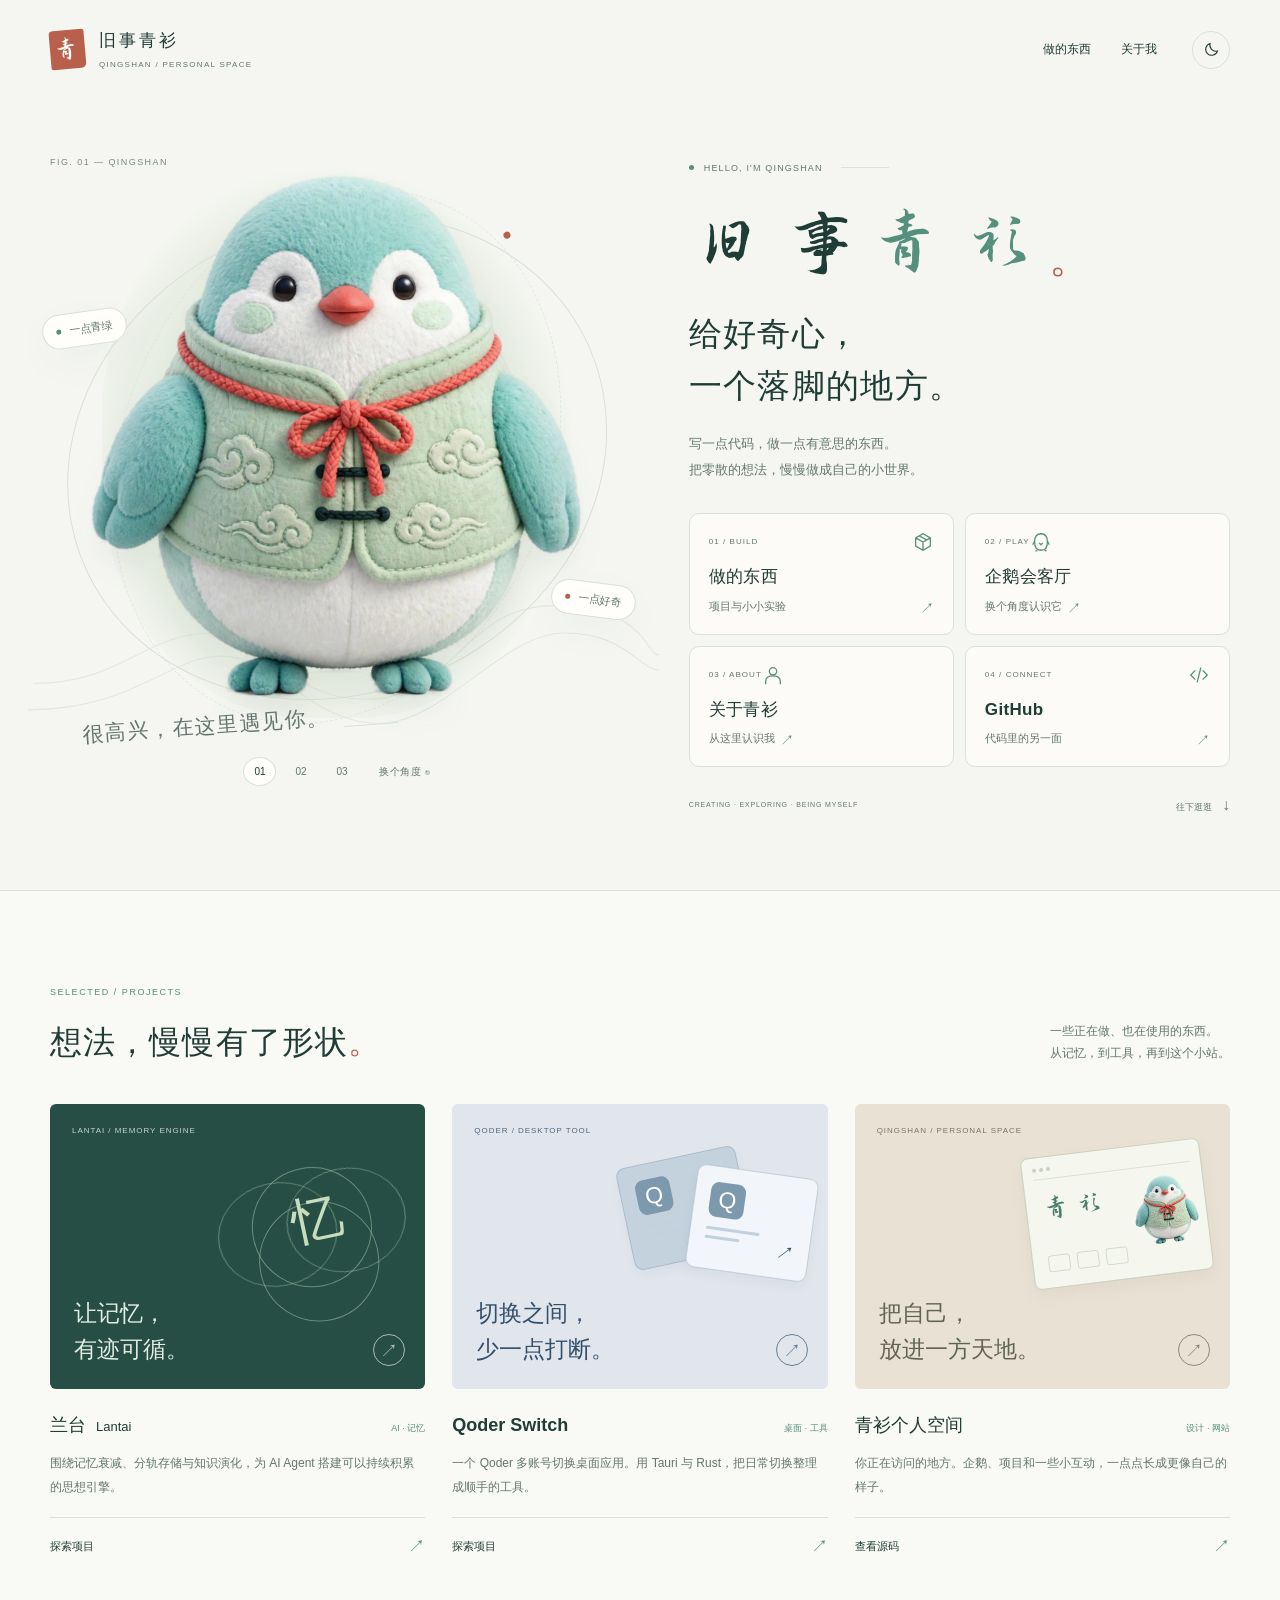
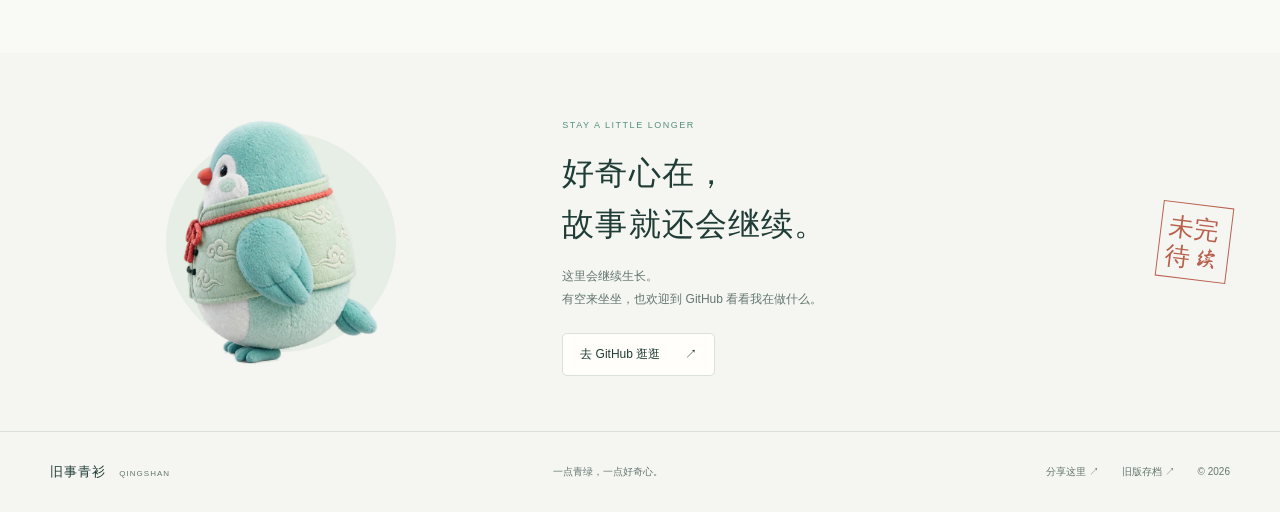
==== commit 697aa49e: "Restore full-resolution penguin silhouettes and lossless fur detail" ====
--- a/v2/index.html
+++ b/v2/index.html
@@ -12,10 +12,10 @@
   <meta property="og:image" content="https://jiushiqingshan.github.io/qingshan-notes/v2/assets/penguin-front.webp">
   <title>旧事青衫 · 个人空间</title>
   <link rel="canonical" href="https://jiushiqingshan.github.io/qingshan-notes/v2/">
-  <link rel="icon" type="image/webp" href="./assets/penguin-icon.webp">
+  <link rel="icon" type="image/webp" href="./assets/penguin-icon.webp?v=hq-20261117">
   <link rel="preload" href="./assets/qingshan.woff2" as="font" type="font/woff2" crossorigin>
-  <link rel="stylesheet" href="./styles.css">
-  <script src="./app.js" defer></script>
+  <link rel="stylesheet" href="./styles.css?v=hq-20261117">
+  <script src="./app.js?v=hq-20261117" defer></script>
 </head>
 <body>
   <a class="skip-link" href="#main">跳到主要内容</a>
@@ -38,7 +38,7 @@
         <div class="cloud-lines" aria-hidden="true"><svg viewBox="0 0 600 220" fill="none"><path d="M5 145C90 145 110 97 175 97s64 63 147 63 91-89 178-89 87 47 100 47M0 170c101 0 134-51 184-51s86 64 149 64 118-86 177-86 71 35 90 35"/></svg></div>
         <span class="floating-note note-mint"><span class="note-dot"></span>一点青绿</span>
         <span class="floating-note note-coral"><span class="note-dot"></span>一点好奇</span>
-        <button class="mascot-hit" type="button" data-next-pose aria-label="换个角度看看青衫企鹅"><img id="hero-penguin" src="./assets/penguin-front.webp" alt="穿着祥云青衫、系着珊瑚红绳的小企鹅，正面视角" width="1456" height="1410" fetchpriority="high" decoding="async"></button>
+        <button class="mascot-hit" type="button" data-next-pose aria-label="换个角度看看青衫企鹅"><img id="hero-penguin" src="./assets/penguin-front.webp?v=hq-20261117" alt="穿着祥云青衫、系着珊瑚红绳的小企鹅，正面视角" width="1296" height="1380" fetchpriority="high" decoding="async"></button>
         <div class="character-caption"><span class="handwritten">很高兴，在这里遇见你。</span><span class="caption-line"></span></div>
         <div class="pose-switch" role="group" aria-label="企鹅视角"><button type="button" data-pose="front" aria-label="正面视角" aria-pressed="true">01</button><button type="button" data-pose="side" aria-label="侧面视角" aria-pressed="false">02</button><button type="button" data-pose="back" aria-label="背面视角" aria-pressed="false">03</button><span>换个角度 ↻</span></div>
         <span class="visually-hidden" data-pose-status role="status" aria-live="polite">当前为正面视角</span>
@@ -64,19 +64,19 @@
         <div class="project-grid">
           <article class="project-card lantai-card"><a class="project-art art-memory" href="https://github.com/JIUSHIQINGSHAN/Lantai" target="_blank" rel="noopener noreferrer" aria-label="在 GitHub 查看兰台 Lantai"><span class="art-overline">LANTAI / MEMORY ENGINE</span><div class="memory-sculpture" aria-hidden="true"><i></i><i></i><i></i><i></i><span>忆</span></div><span class="art-caption">让记忆，<br>有迹可循。</span><span class="art-arrow" aria-hidden="true">↗</span></a><div class="project-copy"><div class="project-title"><h3>兰台 <span>Lantai</span></h3><span class="project-kind">AI · 记忆</span></div><p>围绕记忆衰减、分轨存储与知识演化，为 AI Agent 搭建可以持续积累的思想引擎。</p><a class="project-link" href="https://github.com/JIUSHIQINGSHAN/Lantai" target="_blank" rel="noopener noreferrer">探索项目 <span aria-hidden="true">↗</span></a></div></article>
           <article class="project-card switch-card"><a class="project-art art-switch" href="https://github.com/JIUSHIQINGSHAN/qoder-switch" target="_blank" rel="noopener noreferrer" aria-label="在 GitHub 查看 Qoder Switch"><span class="art-overline">QODER / DESKTOP TOOL</span><div class="switch-sculpture" aria-hidden="true"><div class="switch-profile profile-back"><span>Q</span><i></i><i></i></div><div class="switch-profile profile-front"><span>Q</span><i></i><i></i><b>↗</b></div></div><span class="art-caption">切换之间，<br>少一点打断。</span><span class="art-arrow" aria-hidden="true">↗</span></a><div class="project-copy"><div class="project-title"><h3>Qoder Switch</h3><span class="project-kind">桌面 · 工具</span></div><p>一个 Qoder 多账号切换桌面应用。用 Tauri 与 Rust，把日常切换整理成顺手的工具。</p><a class="project-link" href="https://github.com/JIUSHIQINGSHAN/qoder-switch" target="_blank" rel="noopener noreferrer">探索项目 <span aria-hidden="true">↗</span></a></div></article>
-          <article class="project-card space-card"><a class="project-art art-space" href="https://github.com/JIUSHIQINGSHAN/qingshan-notes" target="_blank" rel="noopener noreferrer" aria-label="在 GitHub 查看个人空间源码"><span class="art-overline">QINGSHAN / PERSONAL SPACE</span><div class="space-sculpture" aria-hidden="true"><div class="mini-browser"><div class="mini-bar"><i></i><i></i><i></i></div><span>青衫</span><img src="./assets/penguin-small.webp" alt="" width="128" height="128" loading="lazy" decoding="async"><div class="mini-blocks"><i></i><i></i><i></i></div></div></div><span class="art-caption">把自己，<br>放进一方天地。</span><span class="art-arrow" aria-hidden="true">↗</span></a><div class="project-copy"><div class="project-title"><h3>青衫个人空间</h3><span class="project-kind">设计 · 网站</span></div><p>你正在访问的地方。企鹅、项目和一些小互动，一点点长成更像自己的样子。</p><a class="project-link" href="https://github.com/JIUSHIQINGSHAN/qingshan-notes" target="_blank" rel="noopener noreferrer">查看源码 <span aria-hidden="true">↗</span></a></div></article>
+          <article class="project-card space-card"><a class="project-art art-space" href="https://github.com/JIUSHIQINGSHAN/qingshan-notes" target="_blank" rel="noopener noreferrer" aria-label="在 GitHub 查看个人空间源码"><span class="art-overline">QINGSHAN / PERSONAL SPACE</span><div class="space-sculpture" aria-hidden="true"><div class="mini-browser"><div class="mini-bar"><i></i><i></i><i></i></div><span>青衫</span><img src="./assets/penguin-small.webp?v=hq-20261117" alt="" width="128" height="128" loading="lazy" decoding="async"><div class="mini-blocks"><i></i><i></i><i></i></div></div></div><span class="art-caption">把自己，<br>放进一方天地。</span><span class="art-arrow" aria-hidden="true">↗</span></a><div class="project-copy"><div class="project-title"><h3>青衫个人空间</h3><span class="project-kind">设计 · 网站</span></div><p>你正在访问的地方。企鹅、项目和一些小互动，一点点长成更像自己的样子。</p><a class="project-link" href="https://github.com/JIUSHIQINGSHAN/qingshan-notes" target="_blank" rel="noopener noreferrer">查看源码 <span aria-hidden="true">↗</span></a></div></article>
         </div>
       </div>
     </section>
 
-    <section class="hello-section shell" aria-labelledby="hello-heading"><div class="hello-character"><img src="./assets/penguin-side.webp" alt="侧身看向你的青衫企鹅" width="512" height="512" loading="lazy" decoding="async"></div><div class="hello-copy"><span class="eyebrow">STAY A LITTLE LONGER</span><h2 id="hello-heading">好奇心在，<br>故事就还会继续。</h2><p>这里会继续生长。<br>有空来坐坐，也欢迎到 GitHub 看看我在做什么。</p><a class="quiet-button" href="https://github.com/JIUSHIQINGSHAN" target="_blank" rel="noopener noreferrer">去 GitHub 逛逛 <span aria-hidden="true">↗</span></a></div><span class="hello-stamp" aria-hidden="true">未完<br>待续</span></section>
+    <section class="hello-section shell" aria-labelledby="hello-heading"><div class="hello-character"><img src="./assets/penguin-side.webp?v=hq-20261117" alt="侧身看向你的青衫企鹅" width="512" height="512" loading="lazy" decoding="async"></div><div class="hello-copy"><span class="eyebrow">STAY A LITTLE LONGER</span><h2 id="hello-heading">好奇心在，<br>故事就还会继续。</h2><p>这里会继续生长。<br>有空来坐坐，也欢迎到 GitHub 看看我在做什么。</p><a class="quiet-button" href="https://github.com/JIUSHIQINGSHAN" target="_blank" rel="noopener noreferrer">去 GitHub 逛逛 <span aria-hidden="true">↗</span></a></div><span class="hello-stamp" aria-hidden="true">未完<br>待续</span></section>
   </main>
 
   <footer class="site-footer"><div class="shell footer-inner"><a class="footer-brand" href="#top">旧事青衫<span>QINGSHAN</span></a><p>一点青绿，一点好奇心。</p><div class="footer-links"><button type="button" data-copy-link>分享这里 ↗</button><a href="/qingshan-notes/">旧版存档 ↗</a><span>© 2026</span></div></div></footer>
 
-  <dialog id="about-dialog" class="dialog about-dialog" aria-labelledby="about-heading"><div class="dialog-inner"><button class="dialog-close icon-button" type="button" data-close-dialog aria-label="关闭关于我">×</button><div class="about-avatar"><img src="./assets/penguin-small.webp" alt="" width="128" height="128"></div><span class="eyebrow">HELLO AGAIN</span><h2 id="about-heading">我是旧事青衫。</h2><p class="dialog-lead">喜欢把想法，做成能用的小东西。</p><p>这个空间收着我的公开项目，也收着一点个人趣味。兰台关心 AI 的记忆，Qoder Switch 关心工具的顺手程度；至于这只企鹅，负责让这里有点温度。</p><div class="about-tags"><span>AI 与记忆</span><span>工具与实践</span><span>设计与表达</span></div><div class="about-links"><a href="https://github.com/JIUSHIQINGSHAN" target="_blank" rel="noopener noreferrer">GitHub ↗</a><a href="#projects" data-close-on-link>看看我的项目 ↓</a></div></div></dialog>
+  <dialog id="about-dialog" class="dialog about-dialog" aria-labelledby="about-heading"><div class="dialog-inner"><button class="dialog-close icon-button" type="button" data-close-dialog aria-label="关闭关于我">×</button><div class="about-avatar"><img src="./assets/penguin-small.webp?v=hq-20261117" alt="" width="128" height="128"></div><span class="eyebrow">HELLO AGAIN</span><h2 id="about-heading">我是旧事青衫。</h2><p class="dialog-lead">喜欢把想法，做成能用的小东西。</p><p>这个空间收着我的公开项目，也收着一点个人趣味。兰台关心 AI 的记忆，Qoder Switch 关心工具的顺手程度；至于这只企鹅，负责让这里有点温度。</p><div class="about-tags"><span>AI 与记忆</span><span>工具与实践</span><span>设计与表达</span></div><div class="about-links"><a href="https://github.com/JIUSHIQINGSHAN" target="_blank" rel="noopener noreferrer">GitHub ↗</a><a href="#projects" data-close-on-link>看看我的项目 ↓</a></div></div></dialog>
 
-  <dialog id="studio-dialog" class="dialog studio-dialog" aria-labelledby="studio-heading"><div class="dialog-inner"><button class="dialog-close icon-button" type="button" data-close-dialog aria-label="关闭企鹅会客厅">×</button><div class="studio-title"><span class="eyebrow">MEET THE LITTLE HOST</span><h2 id="studio-heading">青衫企鹅的另一面。</h2><p>祥云马甲、珊瑚红系绳，还有一点藏不住的好奇心。</p></div><div class="studio-stage"><span class="studio-orbit" aria-hidden="true"></span><img id="studio-penguin" src="./assets/penguin-front.webp" alt="青衫企鹅，正面视角" width="512" height="512" decoding="async"></div><div class="studio-controls" role="group" aria-label="会客厅企鹅视角"><button type="button" data-studio-pose="front" aria-pressed="true">正面</button><button type="button" data-studio-pose="side" aria-pressed="false">侧面</button><button type="button" data-studio-pose="back" aria-pressed="false">背面</button></div><p class="studio-note" data-studio-status role="status" aria-live="polite">正面 · 很高兴遇见你。</p></div></dialog>
+  <dialog id="studio-dialog" class="dialog studio-dialog" aria-labelledby="studio-heading"><div class="dialog-inner"><button class="dialog-close icon-button" type="button" data-close-dialog aria-label="关闭企鹅会客厅">×</button><div class="studio-title"><span class="eyebrow">MEET THE LITTLE HOST</span><h2 id="studio-heading">青衫企鹅的另一面。</h2><p>祥云马甲、珊瑚红系绳，还有一点藏不住的好奇心。</p></div><div class="studio-stage"><span class="studio-orbit" aria-hidden="true"></span><img id="studio-penguin" src="./assets/penguin-front.webp?v=hq-20261117" alt="青衫企鹅，正面视角" width="512" height="512" decoding="async"></div><div class="studio-controls" role="group" aria-label="会客厅企鹅视角"><button type="button" data-studio-pose="front" aria-pressed="true">正面</button><button type="button" data-studio-pose="side" aria-pressed="false">侧面</button><button type="button" data-studio-pose="back" aria-pressed="false">背面</button></div><p class="studio-note" data-studio-status role="status" aria-live="polite">正面 · 很高兴遇见你。</p><a class="studio-original" data-original-image href="./assets/penguin-front.webp?v=hq-20261117" target="_blank" rel="noopener noreferrer">查看原尺寸透明图 ↗</a></div></dialog>
 
   <div class="toast" role="status" aria-live="polite" data-toast></div>
   <dialog id="share-dialog" class="dialog share-dialog" aria-labelledby="share-heading"><div class="dialog-inner"><button type="button" class="dialog-close icon-button" data-close-dialog aria-label="关闭分享窗口">×</button><span class="eyebrow">SHARE THIS SPACE</span><h2 id="share-heading">把这个小站带给朋友。</h2><label for="share-url">网站地址</label><input id="share-url" type="url" readonly value="https://jiushiqingshan.github.io/qingshan-notes/v2/"><p>选中地址后即可复制。</p></div></dialog>
--- a/v2/styles.css
+++ b/v2/styles.css
@@ -75,7 +75,7 @@
 .cloud-lines { position: absolute; bottom: 9%; left: -22px; width: 110%; z-index: -1; opacity: .65; }
 .cloud-lines svg { width: 100%; stroke: var(--line); stroke-width: 1.1; }
 .mascot-hit { width: 100%; padding: 0; background: none; border: none; border-radius: 45%; position: relative; margin-top: -12px; }
-.mascot-hit img { display: block; width: 100%; aspect-ratio: 1.03; object-fit: contain; filter: drop-shadow(0 20px 13px #2449320c); transform: translateY(var(--pose-y, 0)) rotate(var(--pose-r, -2deg)); transition: transform .45s ease, opacity .14s; }
+.mascot-hit img { display: block; width: 100%; aspect-ratio: 1.03; object-fit: contain; filter: drop-shadow(0 20px 13px #2449320c); transform: translateY(var(--pose-y, 0)); transition: transform .45s ease, opacity .14s; }
 .mascot-hit:hover img { --pose-y: -7px; --pose-r: 0deg; }
 .mascot-hit:active img { transform: scale(.98); }
 .mascot-hit img.changing { opacity: .25; }
@@ -204,6 +204,8 @@
 .studio-controls button { border: 1px solid var(--line); background: transparent; border-radius: 5px; font-size: 12px; padding: 7px 19px; }
 .studio-controls button[aria-pressed='true'] { background: var(--ink); color: var(--paper); border-color: var(--ink); }
 .studio-note { text-align: center; color: var(--muted); font-size: 11px; margin: 17px 0 0; }
+.studio-original { display: block; width: fit-content; margin: 12px auto 0; padding: 4px 0; border-bottom: 1px solid var(--line); color: var(--ink); font-size: 12px; }
+.studio-original:hover { border-color: var(--mint); }
 .share-dialog label { display: block; font-size: 12px; color: var(--muted); }
 .share-dialog input { display: block; background: var(--paper); color: var(--ink); width: 100%; font-size: 12px; padding: 12px; border: 1px solid var(--line); border-radius: 4px; margin-top: 10px; }
 .share-dialog p { font-size: 11px; color: var(--muted); }
